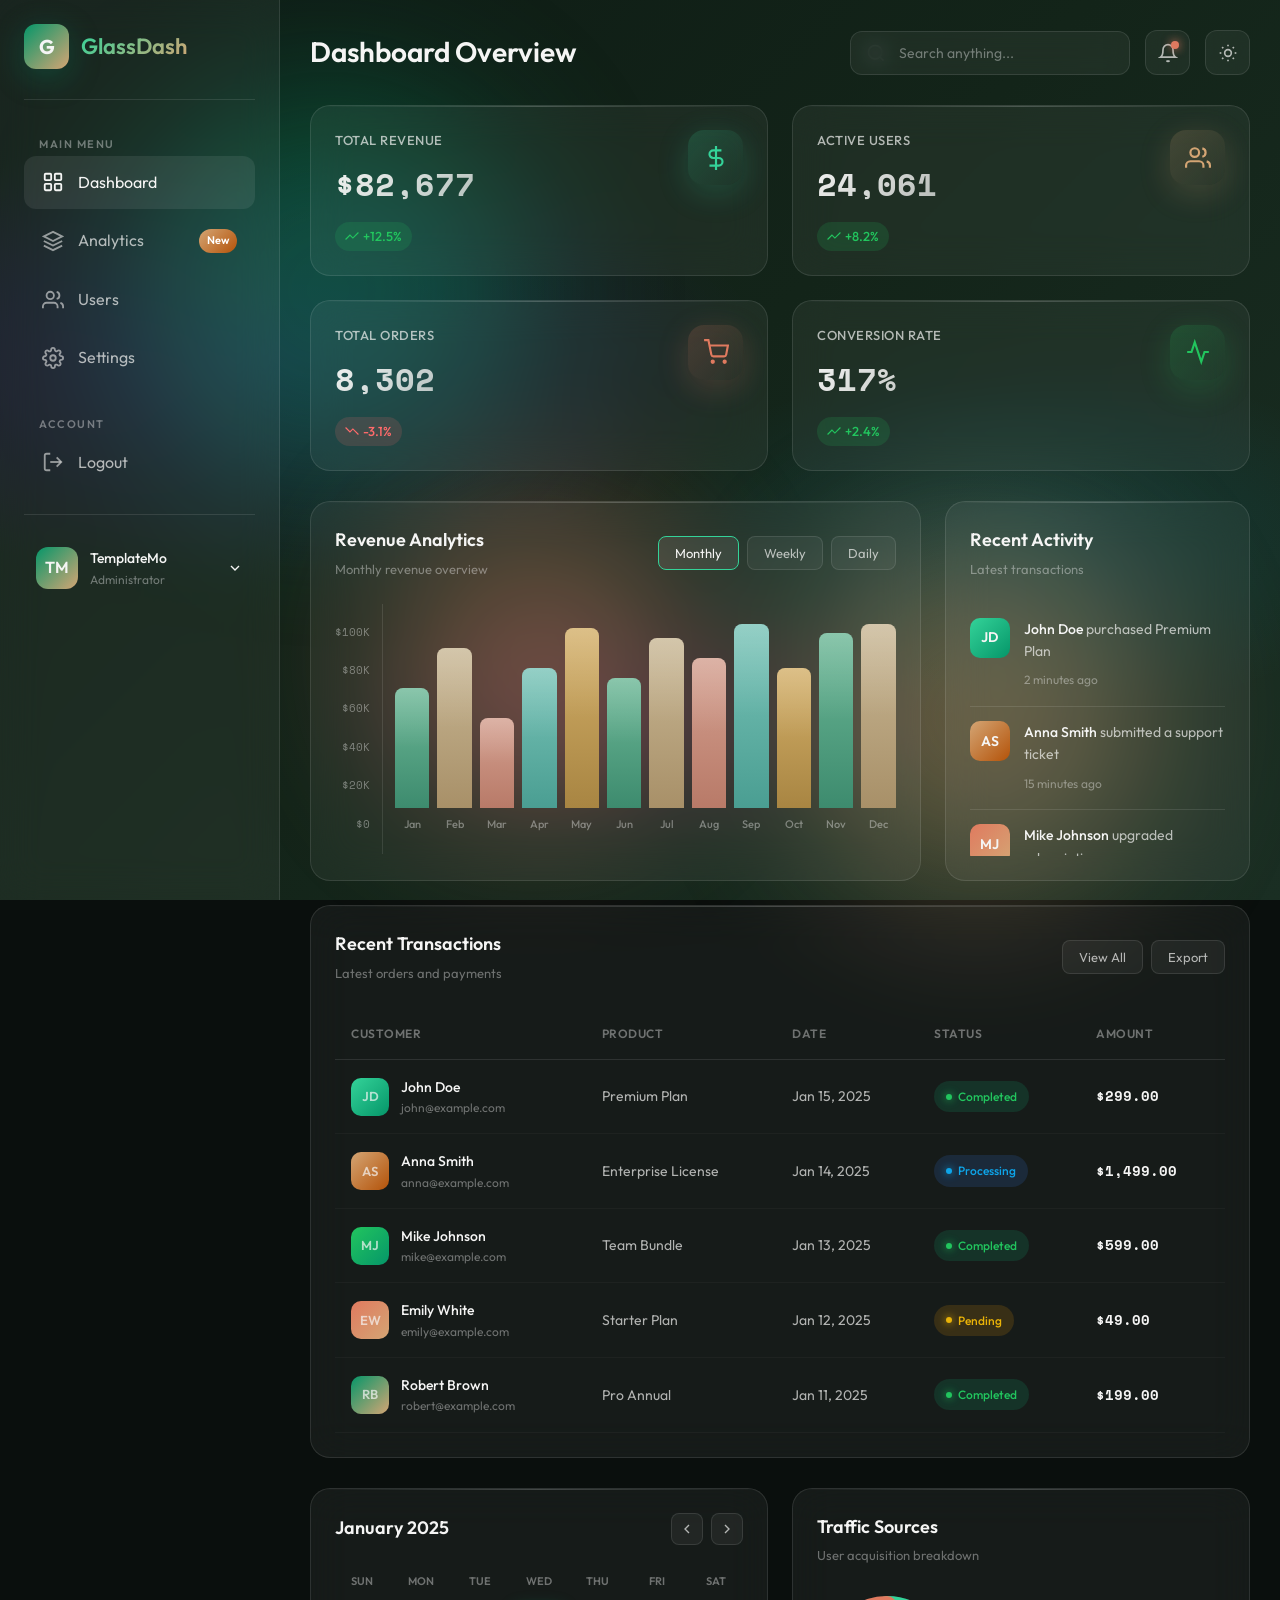
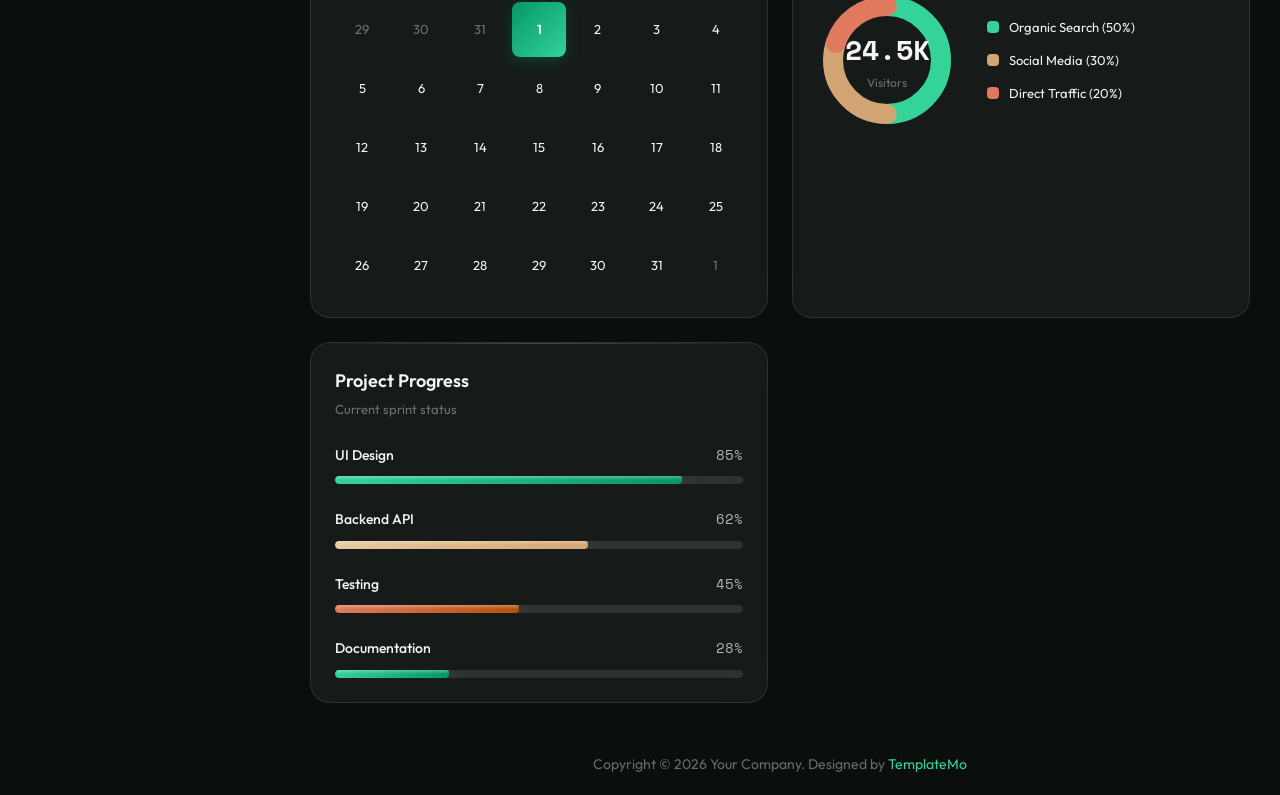
==== admin/index.html @ 30739b22 "Add files via upload" ====
<!DOCTYPE html>
<html lang="en">
<head>
    <meta charset="UTF-8">
    <meta name="viewport" content="width=device-width, initial-scale=1.0">
    <title>GlassAdmin Dashboard - 3D Glassmorphism Dashboard</title>
    <meta name="description" content="3D Glassmorphism Dashboard Template by TemplateMo">
    <link rel="preconnect" href="https://fonts.googleapis.com">
    <link rel="preconnect" href="https://fonts.gstatic.com" crossorigin>
    <link href="https://fonts.googleapis.com/css2?family=Outfit:wght@300;400;500;600;700&family=Space+Mono:wght@400;700&display=swap" rel="stylesheet">
    <link rel="stylesheet" href="templatemo-glass-admin-style.css">
    <!--

TemplateMo 607 Glass Admin

https://templatemo.com/tm-607-glass-admin

-->
</head>
<body>
    <!-- Animated Background -->
    <div class="background"></div>
    <div class="orb orb-1"></div>
    <div class="orb orb-2"></div>
    <div class="orb orb-3"></div>

    <div class="dashboard">
        <!-- Sidebar -->
        <aside class="sidebar" id="sidebar">
            <div class="sidebar-header">
                <div class="logo">G</div>
                <span class="logo-text">GlassDash</span>
            </div>

            <ul class="nav-menu">
                <li class="nav-section">
                    <span class="nav-section-title">Main Menu</span>
                    <ul>
                        <li class="nav-item">
                            <a href="index.html" class="nav-link active">
                                <svg class="nav-icon" viewBox="0 0 24 24" fill="none" stroke="currentColor" stroke-width="2">
                                    <rect x="3" y="3" width="7" height="7" rx="1"/>
                                    <rect x="14" y="3" width="7" height="7" rx="1"/>
                                    <rect x="3" y="14" width="7" height="7" rx="1"/>
                                    <rect x="14" y="14" width="7" height="7" rx="1"/>
                                </svg>
                                Dashboard
                            </a>
                        </li>
                        <li class="nav-item">
                            <a href="analytics.html" class="nav-link">
                                <svg class="nav-icon" viewBox="0 0 24 24" fill="none" stroke="currentColor" stroke-width="2">
                                    <path d="M12 2L2 7l10 5 10-5-10-5z"/>
                                    <path d="M2 17l10 5 10-5"/>
                                    <path d="M2 12l10 5 10-5"/>
                                </svg>
                                Analytics
                                <span class="nav-badge">New</span>
                            </a>
                        </li>
                        <li class="nav-item">
                            <a href="users.html" class="nav-link">
                                <svg class="nav-icon" viewBox="0 0 24 24" fill="none" stroke="currentColor" stroke-width="2">
                                    <path d="M17 21v-2a4 4 0 0 0-4-4H5a4 4 0 0 0-4 4v2"/>
                                    <circle cx="9" cy="7" r="4"/>
                                    <path d="M23 21v-2a4 4 0 0 0-3-3.87"/>
                                    <path d="M16 3.13a4 4 0 0 1 0 7.75"/>
                                </svg>
                                Users
                            </a>
                        </li>
                        <li class="nav-item">
                            <a href="settings.html" class="nav-link">
                                <svg class="nav-icon" viewBox="0 0 24 24" fill="none" stroke="currentColor" stroke-width="2">
                                    <circle cx="12" cy="12" r="3"/>
                                    <path d="M19.4 15a1.65 1.65 0 0 0 .33 1.82l.06.06a2 2 0 0 1 0 2.83 2 2 0 0 1-2.83 0l-.06-.06a1.65 1.65 0 0 0-1.82-.33 1.65 1.65 0 0 0-1 1.51V21a2 2 0 0 1-2 2 2 2 0 0 1-2-2v-.09A1.65 1.65 0 0 0 9 19.4a1.65 1.65 0 0 0-1.82.33l-.06.06a2 2 0 0 1-2.83 0 2 2 0 0 1 0-2.83l.06-.06a1.65 1.65 0 0 0 .33-1.82 1.65 1.65 0 0 0-1.51-1H3a2 2 0 0 1-2-2 2 2 0 0 1 2-2h.09A1.65 1.65 0 0 0 4.6 9a1.65 1.65 0 0 0-.33-1.82l-.06-.06a2 2 0 0 1 0-2.83 2 2 0 0 1 2.83 0l.06.06a1.65 1.65 0 0 0 1.82.33H9a1.65 1.65 0 0 0 1-1.51V3a2 2 0 0 1 2-2 2 2 0 0 1 2 2v.09a1.65 1.65 0 0 0 1 1.51 1.65 1.65 0 0 0 1.82-.33l.06-.06a2 2 0 0 1 2.83 0 2 2 0 0 1 0 2.83l-.06.06a1.65 1.65 0 0 0-.33 1.82V9a1.65 1.65 0 0 0 1.51 1H21a2 2 0 0 1 2 2 2 2 0 0 1-2 2h-.09a1.65 1.65 0 0 0-1.51 1z"/>
                                </svg>
                                Settings
                            </a>
                        </li>
                    </ul>
                </li>

                <li class="nav-section">
                    <span class="nav-section-title">Account</span>
                    <ul>
                        <li class="nav-item">
                            <a href="login.html" class="nav-link">
                                <svg class="nav-icon" viewBox="0 0 24 24" fill="none" stroke="currentColor" stroke-width="2">
                                    <path d="M9 21H5a2 2 0 0 1-2-2V5a2 2 0 0 1 2-2h4"/>
                                    <polyline points="16 17 21 12 16 7"/>
                                    <line x1="21" y1="12" x2="9" y2="12"/>
                                </svg>
                                Logout
                            </a>
                        </li>
                    </ul>
                </li>
            </ul>

            <div class="sidebar-footer">
                <div class="user-profile">
                    <div class="user-avatar">TM</div>
                    <div class="user-info">
                        <div class="user-name">TemplateMo</div>
                        <div class="user-role">Administrator</div>
                    </div>
                    <svg width="16" height="16" viewBox="0 0 24 24" fill="none" stroke="currentColor" stroke-width="2">
                        <polyline points="6 9 12 15 18 9"/>
                    </svg>
                </div>
            </div>
        </aside>

        <!-- Main Content -->
        <main class="main-content">
            <!-- Top Navbar -->
            <nav class="navbar">
                <h1 class="page-title">Dashboard Overview</h1>
                <div class="navbar-right">
                    <div class="search-box">
                        <svg class="search-icon" viewBox="0 0 24 24" fill="none" stroke="currentColor" stroke-width="2">
                            <circle cx="11" cy="11" r="8"/>
                            <line x1="21" y1="21" x2="16.65" y2="16.65"/>
                        </svg>
                        <input type="text" class="search-input" placeholder="Search anything...">
                    </div>
                    <button class="nav-btn">
                        <svg viewBox="0 0 24 24" fill="none" stroke="currentColor" stroke-width="2">
                            <path d="M18 8A6 6 0 0 0 6 8c0 7-3 9-3 9h18s-3-2-3-9"/>
                            <path d="M13.73 21a2 2 0 0 1-3.46 0"/>
                        </svg>
                        <span class="notification-dot"></span>
                    </button>
                    <button class="nav-btn" id="theme-toggle" title="Toggle Light/Dark Mode">
                        <svg class="icon-sun" viewBox="0 0 24 24" fill="none" stroke="currentColor" stroke-width="2">
                            <circle cx="12" cy="12" r="4"/>
                            <path d="M12 2v2"/><path d="M12 20v2"/>
                            <path d="M4.93 4.93l1.41 1.41"/><path d="M17.66 17.66l1.41 1.41"/>
                            <path d="M2 12h2"/><path d="M20 12h2"/>
                            <path d="M6.34 17.66l-1.41 1.41"/><path d="M19.07 4.93l-1.41 1.41"/>
                        </svg>
                        <svg class="icon-moon" viewBox="0 0 24 24" fill="none" stroke="currentColor" stroke-width="2" style="display: none;">
                            <path d="M21 12.79A9 9 0 1 1 11.21 3 7 7 0 0 0 21 12.79z"/>
                        </svg>
                    </button>
                </div>
            </nav>

            <!-- Stats Cards -->
            <section class="stats-grid">
                <div class="glass-card glass-card-3d stat-card">
                    <div class="stat-card-inner">
                        <div class="stat-info">
                            <h3>Total Revenue</h3>
                            <div class="stat-value">$84,254</div>
                            <span class="stat-change positive">
                                <svg width="14" height="14" viewBox="0 0 24 24" fill="none" stroke="currentColor" stroke-width="2"><polyline points="23 6 13.5 15.5 8.5 10.5 1 18"/></svg>
                                +12.5%
                            </span>
                        </div>
                        <div class="stat-icon cyan">
                            <svg viewBox="0 0 24 24" fill="none" stroke="var(--emerald-light)" stroke-width="2">
                                <line x1="12" y1="1" x2="12" y2="23"/><path d="M17 5H9.5a3.5 3.5 0 0 0 0 7h5a3.5 3.5 0 0 1 0 7H6"/>
                            </svg>
                        </div>
                    </div>
                </div>

                <div class="glass-card glass-card-3d stat-card">
                    <div class="stat-card-inner">
                        <div class="stat-info">
                            <h3>Active Users</h3>
                            <div class="stat-value">24,521</div>
                            <span class="stat-change positive">
                                <svg width="14" height="14" viewBox="0 0 24 24" fill="none" stroke="currentColor" stroke-width="2"><polyline points="23 6 13.5 15.5 8.5 10.5 1 18"/></svg>
                                +8.2%
                            </span>
                        </div>
                        <div class="stat-icon magenta">
                            <svg viewBox="0 0 24 24" fill="none" stroke="var(--gold)" stroke-width="2">
                                <path d="M17 21v-2a4 4 0 0 0-4-4H5a4 4 0 0 0-4 4v2"/><circle cx="9" cy="7" r="4"/>
                                <path d="M23 21v-2a4 4 0 0 0-3-3.87"/><path d="M16 3.13a4 4 0 0 1 0 7.75"/>
                            </svg>
                        </div>
                    </div>
                </div>

                <div class="glass-card glass-card-3d stat-card">
                    <div class="stat-card-inner">
                        <div class="stat-info">
                            <h3>Total Orders</h3>
                            <div class="stat-value">8,461</div>
                            <span class="stat-change negative">
                                <svg width="14" height="14" viewBox="0 0 24 24" fill="none" stroke="currentColor" stroke-width="2"><polyline points="23 18 13.5 8.5 8.5 13.5 1 6"/></svg>
                                -3.1%
                            </span>
                        </div>
                        <div class="stat-icon purple">
                            <svg viewBox="0 0 24 24" fill="none" stroke="var(--coral)" stroke-width="2">
                                <circle cx="9" cy="21" r="1"/><circle cx="20" cy="21" r="1"/>
                                <path d="M1 1h4l2.68 13.39a2 2 0 0 0 2 1.61h9.72a2 2 0 0 0 2-1.61L23 6H6"/>
                            </svg>
                        </div>
                    </div>
                </div>

                <div class="glass-card glass-card-3d stat-card">
                    <div class="stat-card-inner">
                        <div class="stat-info">
                            <h3>Conversion Rate</h3>
                            <div class="stat-value">3.24%</div>
                            <span class="stat-change positive">
                                <svg width="14" height="14" viewBox="0 0 24 24" fill="none" stroke="currentColor" stroke-width="2"><polyline points="23 6 13.5 15.5 8.5 10.5 1 18"/></svg>
                                +2.4%
                            </span>
                        </div>
                        <div class="stat-icon success">
                            <svg viewBox="0 0 24 24" fill="none" stroke="var(--success)" stroke-width="2">
                                <polyline points="22 12 18 12 15 21 9 3 6 12 2 12"/>
                            </svg>
                        </div>
                    </div>
                </div>
            </section>

            <!-- Content Grid -->
            <section class="content-grid">
                <!-- Chart Card -->
                <div class="glass-card chart-card">
                    <div class="card-header">
                        <div>
                            <h2 class="card-title">Revenue Analytics</h2>
                            <p class="card-subtitle">Monthly revenue overview</p>
                        </div>
                        <div class="card-actions">
                            <button class="card-btn active">Monthly</button>
                            <button class="card-btn">Weekly</button>
                            <button class="card-btn">Daily</button>
                        </div>
                    </div>
                    <div class="chart-wrapper">
                        <div class="chart-container">
                            <div class="chart-y-axis">
                                <span class="y-value">$100K</span>
                                <span class="y-value">$80K</span>
                                <span class="y-value">$60K</span>
                                <span class="y-value">$40K</span>
                                <span class="y-value">$20K</span>
                                <span class="y-value">$0</span>
                            </div>
                            <div class="chart-placeholder">
                                <div class="chart-bar-group"><div class="chart-bar bar-emerald" style="height: 120px;"></div><span class="chart-label">Jan</span></div>
                                <div class="chart-bar-group"><div class="chart-bar bar-gold" style="height: 160px;"></div><span class="chart-label">Feb</span></div>
                                <div class="chart-bar-group"><div class="chart-bar bar-coral" style="height: 90px;"></div><span class="chart-label">Mar</span></div>
                                <div class="chart-bar-group"><div class="chart-bar bar-teal" style="height: 140px;"></div><span class="chart-label">Apr</span></div>
                                <div class="chart-bar-group"><div class="chart-bar bar-amber" style="height: 180px;"></div><span class="chart-label">May</span></div>
                                <div class="chart-bar-group"><div class="chart-bar bar-emerald" style="height: 130px;"></div><span class="chart-label">Jun</span></div>
                                <div class="chart-bar-group"><div class="chart-bar bar-gold" style="height: 170px;"></div><span class="chart-label">Jul</span></div>
                                <div class="chart-bar-group"><div class="chart-bar bar-coral" style="height: 150px;"></div><span class="chart-label">Aug</span></div>
                                <div class="chart-bar-group"><div class="chart-bar bar-teal" style="height: 190px;"></div><span class="chart-label">Sep</span></div>
                                <div class="chart-bar-group"><div class="chart-bar bar-amber" style="height: 140px;"></div><span class="chart-label">Oct</span></div>
                                <div class="chart-bar-group"><div class="chart-bar bar-emerald" style="height: 175px;"></div><span class="chart-label">Nov</span></div>
                                <div class="chart-bar-group"><div class="chart-bar bar-gold" style="height: 200px;"></div><span class="chart-label">Dec</span></div>
                            </div>
                        </div>
                    </div>
                </div>

                <!-- Activity Feed -->
                <div class="glass-card activity-card">
                    <div class="card-header">
                        <div>
                            <h2 class="card-title">Recent Activity</h2>
                            <p class="card-subtitle">Latest transactions</p>
                        </div>
                    </div>
                    <div class="activity-list">
                        <div class="activity-item">
                            <div class="activity-avatar" style="background: linear-gradient(135deg, var(--emerald-light), var(--emerald));">JD</div>
                            <div class="activity-content">
                                <p class="activity-text"><strong>John Doe</strong> purchased Premium Plan</p>
                                <span class="activity-time">2 minutes ago</span>
                            </div>
                        </div>
                        <div class="activity-item">
                            <div class="activity-avatar" style="background: linear-gradient(135deg, var(--gold), var(--amber));">AS</div>
                            <div class="activity-content">
                                <p class="activity-text"><strong>Anna Smith</strong> submitted a support ticket</p>
                                <span class="activity-time">15 minutes ago</span>
                            </div>
                        </div>
                        <div class="activity-item">
                            <div class="activity-avatar" style="background: linear-gradient(135deg, var(--coral), var(--gold));">MJ</div>
                            <div class="activity-content">
                                <p class="activity-text"><strong>Mike Johnson</strong> upgraded subscription</p>
                                <span class="activity-time">1 hour ago</span>
                            </div>
                        </div>
                        <div class="activity-item">
                            <div class="activity-avatar" style="background: linear-gradient(135deg, var(--success), var(--emerald));">EW</div>
                            <div class="activity-content">
                                <p class="activity-text"><strong>Emily White</strong> completed onboarding</p>
                                <span class="activity-time">2 hours ago</span>
                            </div>
                        </div>
                        <div class="activity-item">
                            <div class="activity-avatar" style="background: linear-gradient(135deg, var(--warning), var(--gold));">RB</div>
                            <div class="activity-content">
                                <p class="activity-text"><strong>Robert Brown</strong> requested refund</p>
                                <span class="activity-time">3 hours ago</span>
                            </div>
                        </div>
                    </div>
                </div>

                <!-- Data Table -->
                <div class="glass-card table-card">
                    <div class="card-header">
                        <div>
                            <h2 class="card-title">Recent Transactions</h2>
                            <p class="card-subtitle">Latest orders and payments</p>
                        </div>
                        <div class="card-actions">
                            <button class="card-btn">View All</button>
                            <button class="card-btn">Export</button>
                        </div>
                    </div>
                    <div class="table-wrapper">
                        <table class="data-table">
                            <thead>
                                <tr>
                                    <th>Customer</th>
                                    <th>Product</th>
                                    <th>Date</th>
                                    <th>Status</th>
                                    <th>Amount</th>
                                </tr>
                            </thead>
                            <tbody>
                                <tr>
                                    <td><div class="table-user"><div class="table-avatar" style="background: linear-gradient(135deg, var(--emerald-light), var(--emerald));">JD</div><div class="table-user-info"><span class="table-user-name">John Doe</span><span class="table-user-email">john@example.com</span></div></div></td>
                                    <td>Premium Plan</td>
                                    <td>Jan 15, 2025</td>
                                    <td><span class="status-badge completed">Completed</span></td>
                                    <td><span class="table-amount">$299.00</span></td>
                                </tr>
                                <tr>
                                    <td><div class="table-user"><div class="table-avatar" style="background: linear-gradient(135deg, var(--gold), var(--amber));">AS</div><div class="table-user-info"><span class="table-user-name">Anna Smith</span><span class="table-user-email">anna@example.com</span></div></div></td>
                                    <td>Enterprise License</td>
                                    <td>Jan 14, 2025</td>
                                    <td><span class="status-badge processing">Processing</span></td>
                                    <td><span class="table-amount">$1,499.00</span></td>
                                </tr>
                                <tr>
                                    <td><div class="table-user"><div class="table-avatar" style="background: linear-gradient(135deg, var(--success), var(--emerald));">MJ</div><div class="table-user-info"><span class="table-user-name">Mike Johnson</span><span class="table-user-email">mike@example.com</span></div></div></td>
                                    <td>Team Bundle</td>
                                    <td>Jan 13, 2025</td>
                                    <td><span class="status-badge completed">Completed</span></td>
                                    <td><span class="table-amount">$599.00</span></td>
                                </tr>
                                <tr>
                                    <td><div class="table-user"><div class="table-avatar" style="background: linear-gradient(135deg, var(--coral), var(--gold));">EW</div><div class="table-user-info"><span class="table-user-name">Emily White</span><span class="table-user-email">emily@example.com</span></div></div></td>
                                    <td>Starter Plan</td>
                                    <td>Jan 12, 2025</td>
                                    <td><span class="status-badge pending">Pending</span></td>
                                    <td><span class="table-amount">$49.00</span></td>
                                </tr>
                                <tr>
                                    <td><div class="table-user"><div class="table-avatar" style="background: linear-gradient(135deg, var(--emerald), var(--gold));">RB</div><div class="table-user-info"><span class="table-user-name">Robert Brown</span><span class="table-user-email">robert@example.com</span></div></div></td>
                                    <td>Pro Annual</td>
                                    <td>Jan 11, 2025</td>
                                    <td><span class="status-badge completed">Completed</span></td>
                                    <td><span class="table-amount">$199.00</span></td>
                                </tr>
                            </tbody>
                        </table>
                    </div>
                </div>
            </section>

            <!-- Bottom Grid -->
            <section class="bottom-grid">
                <!-- Calendar Widget -->
                <div class="glass-card">
                    <div class="calendar-header">
                        <h2 class="card-title">January 2025</h2>
                        <div class="calendar-nav">
                            <button class="calendar-nav-btn"><svg viewBox="0 0 24 24" fill="none" stroke="currentColor" stroke-width="2"><polyline points="15 18 9 12 15 6"/></svg></button>
                            <button class="calendar-nav-btn"><svg viewBox="0 0 24 24" fill="none" stroke="currentColor" stroke-width="2"><polyline points="9 18 15 12 9 6"/></svg></button>
                        </div>
                    </div>
                    <div class="calendar-grid">
                        <span class="calendar-day-name">Sun</span><span class="calendar-day-name">Mon</span><span class="calendar-day-name">Tue</span><span class="calendar-day-name">Wed</span><span class="calendar-day-name">Thu</span><span class="calendar-day-name">Fri</span><span class="calendar-day-name">Sat</span>
                        <span class="calendar-day other-month">29</span><span class="calendar-day other-month">30</span><span class="calendar-day other-month">31</span><span class="calendar-day today">1</span><span class="calendar-day">2</span><span class="calendar-day">3</span><span class="calendar-day">4</span>
                        <span class="calendar-day">5</span><span class="calendar-day">6</span><span class="calendar-day">7</span><span class="calendar-day">8</span><span class="calendar-day">9</span><span class="calendar-day">10</span><span class="calendar-day">11</span>
                        <span class="calendar-day">12</span><span class="calendar-day">13</span><span class="calendar-day">14</span><span class="calendar-day">15</span><span class="calendar-day">16</span><span class="calendar-day">17</span><span class="calendar-day">18</span>
                        <span class="calendar-day">19</span><span class="calendar-day">20</span><span class="calendar-day">21</span><span class="calendar-day">22</span><span class="calendar-day">23</span><span class="calendar-day">24</span><span class="calendar-day">25</span>
                        <span class="calendar-day">26</span><span class="calendar-day">27</span><span class="calendar-day">28</span><span class="calendar-day">29</span><span class="calendar-day">30</span><span class="calendar-day">31</span><span class="calendar-day other-month">1</span>
                    </div>
                </div>

                <!-- Donut Chart -->
                <div class="glass-card">
                    <div class="card-header">
                        <div>
                            <h2 class="card-title">Traffic Sources</h2>
                            <p class="card-subtitle">User acquisition breakdown</p>
                        </div>
                    </div>
                    <div class="donut-container">
                        <div class="donut-chart">
                            <svg width="140" height="140" viewBox="0 0 140 140">
                                <circle class="donut-bg" cx="70" cy="70" r="54"/>
                                <circle class="donut-segment" cx="70" cy="70" r="54" stroke="var(--emerald-light)" stroke-dasharray="169.6 339.3" stroke-dashoffset="0"/>
                                <circle class="donut-segment" cx="70" cy="70" r="54" stroke="var(--gold)" stroke-dasharray="101.8 339.3" stroke-dashoffset="-169.6"/>
                                <circle class="donut-segment" cx="70" cy="70" r="54" stroke="var(--coral)" stroke-dasharray="67.9 339.3" stroke-dashoffset="-271.4"/>
                            </svg>
                            <div class="donut-center">
                                <div class="donut-value">24.5K</div>
                                <div class="donut-label">Visitors</div>
                            </div>
                        </div>
                        <div class="donut-legend">
                            <div class="legend-item"><span class="legend-color cyan"></span><span>Organic Search (50%)</span></div>
                            <div class="legend-item"><span class="legend-color magenta"></span><span>Social Media (30%)</span></div>
                            <div class="legend-item"><span class="legend-color purple"></span><span>Direct Traffic (20%)</span></div>
                        </div>
                    </div>
                </div>

                <!-- Progress Card -->
                <div class="glass-card progress-card">
                    <div class="card-header">
                        <div>
                            <h2 class="card-title">Project Progress</h2>
                            <p class="card-subtitle">Current sprint status</p>
                        </div>
                    </div>
                    <div class="progress-item">
                        <div class="progress-header"><span class="progress-label">UI Design</span><span class="progress-value">85%</span></div>
                        <div class="progress-bar"><div class="progress-fill cyan" style="width: 85%;"></div></div>
                    </div>
                    <div class="progress-item">
                        <div class="progress-header"><span class="progress-label">Backend API</span><span class="progress-value">62%</span></div>
                        <div class="progress-bar"><div class="progress-fill magenta" style="width: 62%;"></div></div>
                    </div>
                    <div class="progress-item">
                        <div class="progress-header"><span class="progress-label">Testing</span><span class="progress-value">45%</span></div>
                        <div class="progress-bar"><div class="progress-fill purple" style="width: 45%;"></div></div>
                    </div>
                    <div class="progress-item">
                        <div class="progress-header"><span class="progress-label">Documentation</span><span class="progress-value">28%</span></div>
                        <div class="progress-bar"><div class="progress-fill cyan" style="width: 28%;"></div></div>
                    </div>
                </div>
            </section>
        </main>
    </div>

    <!-- Mobile Menu Toggle -->
    <button class="mobile-menu-toggle">
        <svg viewBox="0 0 24 24" fill="none" stroke="currentColor" stroke-width="2">
            <line x1="3" y1="12" x2="21" y2="12"/><line x1="3" y1="6" x2="21" y2="6"/><line x1="3" y1="18" x2="21" y2="18"/>
        </svg>
    </button>

    <!-- Footer -->
    <footer class="site-footer">
        <p>Copyright © 2026 Your Company. Designed by <a href="https://templatemo.com" target="_blank" rel="nofollow">TemplateMo</a></p>
    </footer>

    <script src="templatemo-glass-admin-script.js"></script>
    <!-- TemplateMo 607 Glass Admin -->
</body>
</html>
---- admin/templatemo-glass-admin-style.css ----
/* ============================================
   TemplateMo 3D Glassmorphism Dashboard
   https://templatemo.com
   CSS Stylesheet
============================================ */

/* ============================================
   CSS CUSTOM PROPERTIES
============================================ */
:root {
    /* Primary Colors - Emerald & Gold Luxury */
    --emerald: #059669;
    --emerald-light: #34d399;
    --gold: #d4a574;
    --gold-light: #e8c9a0;
    --amber: #b45309;
    --cream: #fef3e2;
    
    /* Accent Colors */
    --coral: #e07a5f;
    --slate: #475569;
    
    /* Glass Colors */
    --glass-bg: rgba(255, 255, 255, 0.05);
    --glass-border: rgba(255, 255, 255, 0.1);
    --glass-shadow: rgba(0, 0, 0, 0.3);
    --glass-hover: rgba(255, 255, 255, 0.08);
    
    /* Background - Deep Forest */
    --bg-dark: #0a0f0d;
    --bg-gradient-1: #0d1a14;
    --bg-gradient-2: #132419;
    --bg-gradient-3: #1a2e23;
    
    /* Text */
    --text-primary: #f5f5f4;
    --text-secondary: rgba(245, 245, 244, 0.7);
    --text-muted: rgba(245, 245, 244, 0.4);
    
    /* Status Colors */
    --success: #22c55e;
    --warning: #eab308;
    --danger: #dc2626;
    --info: #0ea5e9;
    
    /* Spacing */
    --sidebar-width: 280px;
    --navbar-height: 70px;
    --border-radius: 20px;
    --card-padding: 24px;
    
    /* Transitions */
    --transition-fast: 0.2s ease;
    --transition-normal: 0.3s ease;
    --transition-slow: 0.5s ease;
}

/* Light Mode */
[data-theme="light"] {
    /* Glass Colors - Light */
    --glass-bg: rgba(255, 255, 255, 0.6);
    --glass-border: rgba(0, 0, 0, 0.1);
    --glass-shadow: rgba(0, 0, 0, 0.1);
    --glass-hover: rgba(255, 255, 255, 0.8);
    
    /* Background - Light */
    --bg-dark: #f5f5f0;
    --bg-gradient-1: #e8f5e9;
    --bg-gradient-2: #f1f8e9;
    --bg-gradient-3: #fefefe;
    
    /* Text - Light */
    --text-primary: #1a1a1a;
    --text-secondary: rgba(26, 26, 26, 0.7);
    --text-muted: rgba(26, 26, 26, 0.5);
}

[data-theme="light"] .orb {
    opacity: 0.15;
}

[data-theme="light"] .glass-card::before {
    background: linear-gradient(90deg, transparent, rgba(0,0,0,0.05), transparent);
}

[data-theme="light"] .stat-value {
    background: linear-gradient(135deg, var(--text-primary), var(--text-secondary));
    -webkit-background-clip: text;
    background-clip: text;
}

[data-theme="light"] .table-wrapper::-webkit-scrollbar-track {
    background: rgba(0, 0, 0, 0.05);
}

[data-theme="light"] .chart-wrapper::-webkit-scrollbar-track {
    background: rgba(0, 0, 0, 0.05);
}

[data-theme="light"] .activity-list::-webkit-scrollbar-thumb {
    background: var(--glass-border);
}

/* ============================================
   RESET & BASE STYLES
============================================ */
*, *::before, *::after {
    margin: 0;
    padding: 0;
    box-sizing: border-box;
}

html {
    scroll-behavior: smooth;
}

body {
    font-family: 'Outfit', sans-serif;
    background: var(--bg-dark);
    color: var(--text-primary);
    min-height: 100vh;
    overflow-x: hidden;
    line-height: 1.6;
}

a {
    text-decoration: none;
    color: inherit;
}

/* ============================================
   ANIMATED BACKGROUND
============================================ */
.background {
    position: fixed;
    top: 0;
    left: 0;
    width: 100%;
    height: 100%;
    z-index: -2;
    background: linear-gradient(135deg, var(--bg-gradient-1) 0%, var(--bg-gradient-2) 50%, var(--bg-gradient-3) 100%);
}

.background::before {
    content: '';
    position: absolute;
    top: 0;
    left: 0;
    width: 100%;
    height: 100%;
    background: 
        radial-gradient(ellipse 80% 50% at 20% 40%, rgba(120, 0, 255, 0.15) 0%, transparent 50%),
        radial-gradient(ellipse 60% 40% at 80% 60%, rgba(0, 200, 255, 0.12) 0%, transparent 50%),
        radial-gradient(ellipse 50% 30% at 50% 80%, rgba(255, 0, 200, 0.1) 0%, transparent 50%);
}

/* Floating Orbs */
.orb {
    position: fixed;
    border-radius: 50%;
    filter: blur(80px);
    opacity: 0.4;
    z-index: -1;
    animation: float 20s ease-in-out infinite;
}

.orb-1 {
    width: 400px;
    height: 400px;
    background: var(--emerald);
    top: 10%;
    left: 10%;
    animation-delay: 0s;
}

.orb-2 {
    width: 350px;
    height: 350px;
    background: var(--gold);
    top: 60%;
    right: 10%;
    animation-delay: -5s;
}

.orb-3 {
    width: 300px;
    height: 300px;
    background: var(--coral);
    bottom: 10%;
    left: 30%;
    animation-delay: -10s;
}

@keyframes float {
    0%, 100% { transform: translate(0, 0) scale(1); }
    25% { transform: translate(30px, -30px) scale(1.05); }
    50% { transform: translate(-20px, 20px) scale(0.95); }
    75% { transform: translate(20px, 10px) scale(1.02); }
}

/* ============================================
   LAYOUT STRUCTURE
============================================ */
.dashboard {
    display: flex;
    min-height: 100vh;
}

/* ============================================
   SIDEBAR
============================================ */
.sidebar {
    position: fixed;
    left: 0;
    top: 0;
    width: var(--sidebar-width);
    height: 100vh;
    background: var(--glass-bg);
    backdrop-filter: blur(20px);
    -webkit-backdrop-filter: blur(20px);
    border-right: 1px solid var(--glass-border);
    padding: 24px;
    z-index: 100;
    transition: all var(--transition-normal);
    overflow-y: auto;
}

/* Custom Scrollbar for Sidebar */
.sidebar::-webkit-scrollbar {
    width: 6px;
}

.sidebar::-webkit-scrollbar-track {
    background: transparent;
}

.sidebar::-webkit-scrollbar-thumb {
    background: var(--glass-border);
    border-radius: 3px;
}

.sidebar::-webkit-scrollbar-thumb:hover {
    background: var(--emerald-light);
}

.sidebar-header {
    display: flex;
    align-items: center;
    gap: 12px;
    padding-bottom: 30px;
    border-bottom: 1px solid var(--glass-border);
    margin-bottom: 30px;
}

.logo {
    width: 45px;
    height: 45px;
    background: linear-gradient(135deg, var(--emerald), var(--gold));
    border-radius: 12px;
    display: flex;
    align-items: center;
    justify-content: center;
    font-weight: 700;
    font-size: 20px;
    box-shadow: 0 8px 32px rgba(5, 150, 105, 0.3);
}

.logo-text {
    font-size: 22px;
    font-weight: 600;
    background: linear-gradient(135deg, var(--emerald-light), var(--gold));
    -webkit-background-clip: text;
    -webkit-text-fill-color: transparent;
    background-clip: text;
}

.nav-menu {
    list-style: none;
    flex: 1;
}

.nav-menu ul {
    list-style: none;
    padding: 0;
    margin: 0;
}

.nav-section {
    margin-bottom: 25px;
    list-style: none;
}

.nav-section-title {
    font-size: 11px;
    font-weight: 600;
    text-transform: uppercase;
    letter-spacing: 1.5px;
    color: var(--text-muted);
    margin-bottom: 12px;
    padding-left: 15px;
}

.nav-item {
    margin-bottom: 5px;
    list-style: none;
}

.nav-link {
    display: flex;
    align-items: center;
    gap: 14px;
    padding: 14px 18px;
    color: var(--text-secondary);
    text-decoration: none;
    border-radius: 12px;
    transition: all var(--transition-fast);
    position: relative;
    overflow: hidden;
}

.nav-link:hover {
    background: var(--glass-hover);
    color: var(--text-primary);
}

.nav-link.active {
    background: var(--glass-hover);
    color: var(--text-primary);
}

.nav-icon {
    width: 22px;
    height: 22px;
    opacity: 0.8;
}

.nav-link.active .nav-icon,
.nav-link:hover .nav-icon {
    opacity: 1;
}

.nav-badge {
    margin-left: auto;
    background: linear-gradient(135deg, var(--gold), var(--amber));
    color: white;
    font-size: 11px;
    font-weight: 600;
    padding: 3px 8px;
    border-radius: 20px;
}

/* Sidebar User Profile */
.sidebar-footer {
    padding-top: 20px;
    border-top: 1px solid var(--glass-border);
}

.user-profile {
    display: flex;
    align-items: center;
    gap: 12px;
    padding: 12px;
    border-radius: 12px;
    cursor: pointer;
    transition: background var(--transition-fast);
}

.user-profile:hover {
    background: var(--glass-hover);
}

.user-avatar {
    width: 42px;
    height: 42px;
    border-radius: 12px;
    background: linear-gradient(135deg, var(--emerald), var(--gold));
    display: flex;
    align-items: center;
    justify-content: center;
    font-weight: 600;
    font-size: 16px;
}

.user-info {
    flex: 1;
}

.user-name {
    font-weight: 500;
    font-size: 14px;
}

.user-role {
    font-size: 12px;
    color: var(--text-muted);
}

/* ============================================
   MAIN CONTENT
============================================ */
.main-content {
    flex: 1;
    margin-left: var(--sidebar-width);
    padding: 30px;
    min-height: 100vh;
}

/* ============================================
   TOP NAVBAR
============================================ */
.navbar {
    display: flex;
    align-items: center;
    justify-content: space-between;
    margin-bottom: 30px;
    gap: 20px;
}

.page-title {
    font-size: 28px;
    font-weight: 600;
}

.navbar-right {
    display: flex;
    align-items: center;
    gap: 15px;
}

.search-box {
    position: relative;
}

.search-input {
    width: 280px;
    padding: 12px 20px 12px 48px;
    background: var(--glass-bg);
    backdrop-filter: blur(10px);
    border: 1px solid var(--glass-border);
    border-radius: 12px;
    color: var(--text-primary);
    font-family: inherit;
    font-size: 14px;
    transition: all var(--transition-fast);
}

.search-input::placeholder {
    color: var(--text-muted);
}

.search-input:focus {
    outline: none;
    border-color: var(--emerald-light);
    box-shadow: 0 0 20px rgba(52, 211, 153, 0.2);
}

.search-icon {
    position: absolute;
    left: 16px;
    top: 50%;
    transform: translateY(-50%);
    width: 20px;
    height: 20px;
    color: var(--text-muted);
}

.nav-btn {
    width: 45px;
    height: 45px;
    background: var(--glass-bg);
    backdrop-filter: blur(10px);
    border: 1px solid var(--glass-border);
    border-radius: 12px;
    display: flex;
    align-items: center;
    justify-content: center;
    cursor: pointer;
    position: relative;
    transition: all var(--transition-fast);
}

.nav-btn:hover {
    background: var(--glass-hover);
    border-color: var(--emerald-light);
}

.nav-btn svg {
    width: 20px;
    height: 20px;
    color: var(--text-secondary);
}

.notification-dot {
    position: absolute;
    top: 10px;
    right: 10px;
    width: 8px;
    height: 8px;
    background: var(--coral);
    border-radius: 50%;
    box-shadow: 0 0 10px var(--coral);
}

/* ============================================
   GLASS CARD BASE
============================================ */
.glass-card {
    background: var(--glass-bg);
    backdrop-filter: blur(20px);
    -webkit-backdrop-filter: blur(20px);
    border: 1px solid var(--glass-border);
    border-radius: var(--border-radius);
    padding: var(--card-padding);
    position: relative;
    overflow: hidden;
    transition: all var(--transition-normal);
    transform-style: preserve-3d;
    perspective: 1000px;
}

.glass-card::before {
    content: '';
    position: absolute;
    top: 0;
    left: 0;
    right: 0;
    height: 1px;
    background: linear-gradient(90deg, transparent, rgba(255,255,255,0.2), transparent);
}

.glass-card:hover {
    background: var(--glass-hover);
    border-color: rgba(255, 255, 255, 0.15);
    box-shadow: 
        0 25px 50px -12px var(--glass-shadow),
        0 0 40px rgba(52, 211, 153, 0.1);
}

/* 3D Tilt Effect */
.glass-card-3d {
    transition: transform 0.4s cubic-bezier(0.03, 0.98, 0.52, 0.99);
}

.glass-card-3d:hover {
    transform: rotateX(5deg) rotateY(-5deg) translateZ(10px);
}

/* ============================================
   STATS CARDS
============================================ */
.stats-grid {
    display: grid;
    grid-template-columns: repeat(4, 1fr);
    gap: 24px;
    margin-bottom: 30px;
}

.stat-card {
    position: relative;
}

.stat-card-inner {
    display: flex;
    align-items: flex-start;
    justify-content: space-between;
}

.stat-info h3 {
    font-size: 13px;
    font-weight: 500;
    color: var(--text-secondary);
    margin-bottom: 8px;
    text-transform: uppercase;
    letter-spacing: 0.5px;
}

.stat-value {
    font-family: 'Space Mono', monospace;
    font-size: 32px;
    font-weight: 700;
    margin-bottom: 12px;
    background: linear-gradient(135deg, var(--text-primary), var(--text-secondary));
    -webkit-background-clip: text;
    -webkit-text-fill-color: transparent;
    background-clip: text;
}

.stat-change {
    display: inline-flex;
    align-items: center;
    gap: 4px;
    font-size: 13px;
    font-weight: 500;
    padding: 4px 10px;
    border-radius: 20px;
}

.stat-change.positive {
    color: var(--success);
    background: rgba(34, 197, 94, 0.15);
}

.stat-change.negative {
    color: #ff6b6b;
    background: rgba(255, 107, 107, 0.15);
}

.stat-icon {
    width: 55px;
    height: 55px;
    border-radius: 16px;
    display: flex;
    align-items: center;
    justify-content: center;
}

.stat-icon.cyan {
    background: linear-gradient(135deg, rgba(52, 211, 153, 0.2), rgba(52, 211, 153, 0.05));
    box-shadow: 0 8px 32px rgba(52, 211, 153, 0.2);
}

.stat-icon.magenta {
    background: linear-gradient(135deg, rgba(212, 165, 116, 0.2), rgba(212, 165, 116, 0.05));
    box-shadow: 0 8px 32px rgba(212, 165, 116, 0.2);
}

.stat-icon.purple {
    background: linear-gradient(135deg, rgba(224, 122, 95, 0.2), rgba(224, 122, 95, 0.05));
    box-shadow: 0 8px 32px rgba(224, 122, 95, 0.2);
}

.stat-icon.success {
    background: linear-gradient(135deg, rgba(34, 197, 94, 0.2), rgba(34, 197, 94, 0.05));
    box-shadow: 0 8px 32px rgba(34, 197, 94, 0.2);
}

.stat-icon svg {
    width: 26px;
    height: 26px;
}

/* Sparkline in stat card */
.stat-sparkline {
    position: absolute;
    bottom: 0;
    left: 0;
    right: 0;
    height: 50px;
    opacity: 0.3;
}

/* ============================================
   CONTENT GRID
============================================ */
.content-grid {
    display: grid;
    grid-template-columns: 2fr 1fr;
    gap: 24px;
    margin-bottom: 30px;
}

/* ============================================
   CHART CARD
============================================ */
.chart-card {
    min-height: 380px;
}

.card-header {
    display: flex;
    align-items: center;
    justify-content: space-between;
    margin-bottom: 24px;
}

.card-title {
    font-size: 18px;
    font-weight: 600;
}

.card-subtitle {
    font-size: 13px;
    color: var(--text-muted);
    margin-top: 4px;
}

.card-actions {
    display: flex;
    gap: 8px;
}

.card-btn {
    padding: 8px 16px;
    background: var(--glass-bg);
    border: 1px solid var(--glass-border);
    border-radius: 8px;
    color: var(--text-secondary);
    font-family: inherit;
    font-size: 13px;
    cursor: pointer;
    transition: all var(--transition-fast);
}

.card-btn:hover,
.card-btn.active {
    background: var(--glass-hover);
    border-color: var(--emerald-light);
    color: var(--text-primary);
}

/* Chart Container */
.chart-wrapper {
    overflow-x: auto;
    margin: 0 -10px;
    padding: 0 10px;
}

.chart-wrapper::-webkit-scrollbar {
    height: 8px;
}

.chart-wrapper::-webkit-scrollbar-track {
    background: rgba(255, 255, 255, 0.05);
    border-radius: 4px;
}

.chart-wrapper::-webkit-scrollbar-thumb {
    background: linear-gradient(90deg, var(--emerald), var(--gold));
    border-radius: 4px;
}

.chart-wrapper::-webkit-scrollbar-thumb:hover {
    background: linear-gradient(90deg, var(--emerald-light), var(--gold-light));
}

.chart-container {
    height: 250px;
    position: relative;
    display: flex;
    min-width: 500px;
}

.chart-y-axis {
    display: flex;
    flex-direction: column;
    justify-content: space-between;
    padding: 20px 0;
    padding-right: 12px;
    text-align: right;
}

.y-value {
    font-family: 'Space Mono', monospace;
    font-size: 11px;
    color: var(--text-muted);
}

.chart-placeholder {
    flex: 1;
    height: 100%;
    display: flex;
    align-items: flex-end;
    justify-content: space-between;
    gap: 8px;
    padding: 20px 0;
    border-left: 1px solid var(--glass-border);
    padding-left: 12px;
}

.chart-bar-group {
    flex: 1;
    height: 100%;
    display: flex;
    flex-direction: column;
    align-items: center;
    justify-content: flex-end;
    gap: 8px;
}

.chart-bar {
    width: 100%;
    max-width: 40px;
    border-radius: 8px 8px 0 0;
    background: linear-gradient(180deg, var(--emerald-light), var(--emerald));
    transition: all var(--transition-normal);
    position: relative;
    min-height: 10px;
}

.chart-bar.bar-emerald {
    background: linear-gradient(180deg, #6db897, #3d8b6e);
}

.chart-bar.bar-gold {
    background: linear-gradient(180deg, #c9b896, #a89068);
}

.chart-bar.bar-coral {
    background: linear-gradient(180deg, #d4a090, #b87a68);
}

.chart-bar.bar-teal {
    background: linear-gradient(180deg, #7ac4b8, #4a9e92);
}

.chart-bar.bar-amber {
    background: linear-gradient(180deg, #d4b06a, #a88542);
}

.chart-bar::before {
    content: '';
    position: absolute;
    top: 0;
    left: 0;
    right: 0;
    height: 50%;
    background: linear-gradient(180deg, rgba(255,255,255,0.2), transparent);
    border-radius: 8px 8px 0 0;
}

.chart-bar:hover {
    filter: brightness(1.15);
    transform: scaleY(1.02);
    transform-origin: bottom;
}

.chart-bar.bar-emerald:hover {
    box-shadow: 0 0 16px rgba(61, 139, 110, 0.4);
}

.chart-bar.bar-gold:hover {
    box-shadow: 0 0 16px rgba(168, 144, 104, 0.4);
}

.chart-bar.bar-coral:hover {
    box-shadow: 0 0 16px rgba(184, 122, 104, 0.4);
}

.chart-bar.bar-teal:hover {
    box-shadow: 0 0 16px rgba(74, 158, 146, 0.4);
}

.chart-bar.bar-amber:hover {
    box-shadow: 0 0 16px rgba(168, 133, 66, 0.4);
}

.chart-label {
    font-size: 11px;
    color: var(--text-muted);
    font-weight: 500;
}

/* ============================================
   ACTIVITY FEED
============================================ */
.activity-card {
    max-height: 380px;
    display: flex;
    flex-direction: column;
}

.activity-list {
    flex: 1;
    overflow-y: auto;
    margin: 0 -10px;
    padding: 0 10px;
}

.activity-list::-webkit-scrollbar {
    width: 4px;
}

.activity-list::-webkit-scrollbar-track {
    background: transparent;
}

.activity-list::-webkit-scrollbar-thumb {
    background: var(--glass-border);
    border-radius: 2px;
}

.activity-item {
    display: flex;
    align-items: flex-start;
    gap: 14px;
    padding: 14px 0;
    border-bottom: 1px solid var(--glass-border);
}

.activity-item:last-child {
    border-bottom: none;
}

.activity-avatar {
    width: 40px;
    height: 40px;
    border-radius: 10px;
    display: flex;
    align-items: center;
    justify-content: center;
    font-weight: 600;
    font-size: 14px;
    flex-shrink: 0;
}

.activity-content {
    flex: 1;
    min-width: 0;
}

.activity-text {
    font-size: 14px;
    color: var(--text-secondary);
    margin-bottom: 4px;
}

.activity-text strong {
    color: var(--text-primary);
    font-weight: 500;
}

.activity-time {
    font-size: 12px;
    color: var(--text-muted);
}

/* ============================================
   DATA TABLE
============================================ */
.table-card {
    grid-column: span 2;
}

.table-wrapper {
    overflow-x: auto;
    margin: 0 -10px;
    padding: 0 10px;
}

.table-wrapper::-webkit-scrollbar {
    height: 8px;
}

.table-wrapper::-webkit-scrollbar-track {
    background: rgba(255, 255, 255, 0.05);
    border-radius: 4px;
}

.table-wrapper::-webkit-scrollbar-thumb {
    background: linear-gradient(90deg, var(--emerald), var(--gold));
    border-radius: 4px;
}

.table-wrapper::-webkit-scrollbar-thumb:hover {
    background: linear-gradient(90deg, var(--emerald-light), var(--gold-light));
}

.data-table {
    width: 100%;
    min-width: 700px;
    border-collapse: collapse;
}

.data-table th,
.data-table td {
    padding: 16px;
    text-align: left;
}

.data-table th {
    font-size: 12px;
    font-weight: 600;
    text-transform: uppercase;
    letter-spacing: 0.5px;
    color: var(--text-muted);
    border-bottom: 1px solid var(--glass-border);
}

.data-table tr {
    transition: background var(--transition-fast);
}

.data-table tbody tr:hover {
    background: var(--glass-hover);
}

.data-table td {
    font-size: 14px;
    color: var(--text-secondary);
    border-bottom: 1px solid rgba(255, 255, 255, 0.03);
}

.table-user {
    display: flex;
    align-items: center;
    gap: 12px;
}

.table-avatar {
    width: 38px;
    height: 38px;
    border-radius: 10px;
    display: flex;
    align-items: center;
    justify-content: center;
    font-weight: 600;
    font-size: 13px;
}

.table-user-info {
    display: flex;
    flex-direction: column;
}

.table-user-name {
    color: var(--text-primary);
    font-weight: 500;
}

.table-user-email {
    font-size: 12px;
    color: var(--text-muted);
}

.status-badge {
    display: inline-flex;
    align-items: center;
    gap: 6px;
    padding: 6px 12px;
    border-radius: 20px;
    font-size: 12px;
    font-weight: 500;
}

.status-badge::before {
    content: '';
    width: 6px;
    height: 6px;
    border-radius: 50%;
}

.status-badge.completed {
    background: rgba(16, 185, 129, 0.15);
    color: var(--success);
}

.status-badge.completed::before {
    background: var(--success);
    box-shadow: 0 0 8px var(--success);
}

.status-badge.pending {
    background: rgba(245, 158, 11, 0.15);
    color: var(--warning);
}

.status-badge.pending::before {
    background: var(--warning);
    box-shadow: 0 0 8px var(--warning);
}

.status-badge.processing {
    background: rgba(59, 130, 246, 0.15);
    color: var(--info);
}

.status-badge.processing::before {
    background: var(--info);
    box-shadow: 0 0 8px var(--info);
}

.table-amount {
    font-family: 'Space Mono', monospace;
    font-weight: 600;
    color: var(--text-primary);
}

/* ============================================
   PROGRESS BARS
============================================ */
.progress-card {
    padding: var(--card-padding);
}

.progress-item {
    margin-bottom: 24px;
}

.progress-item:last-child {
    margin-bottom: 0;
}

.progress-header {
    display: flex;
    justify-content: space-between;
    margin-bottom: 10px;
}

.progress-label {
    font-size: 14px;
    font-weight: 500;
}

.progress-value {
    font-family: 'Space Mono', monospace;
    font-size: 14px;
    color: var(--text-secondary);
}

.progress-bar {
    height: 8px;
    background: rgba(255, 255, 255, 0.1);
    border-radius: 10px;
    overflow: hidden;
}

.progress-fill {
    height: 100%;
    border-radius: 10px;
    transition: width 1s ease-out;
    position: relative;
}

.progress-fill::after {
    content: '';
    position: absolute;
    top: 0;
    left: 0;
    right: 0;
    height: 50%;
    background: linear-gradient(180deg, rgba(255,255,255,0.3), transparent);
}

.progress-fill.cyan {
    background: linear-gradient(90deg, var(--emerald-light), var(--emerald));
    box-shadow: 0 0 20px rgba(52, 211, 153, 0.4);
}

.progress-fill.magenta {
    background: linear-gradient(90deg, var(--gold-light), var(--gold));
    box-shadow: 0 0 20px rgba(212, 165, 116, 0.4);
}

.progress-fill.purple {
    background: linear-gradient(90deg, var(--coral), var(--amber));
    box-shadow: 0 0 20px rgba(224, 122, 95, 0.4);
}

/* ============================================
   BOTTOM GRID
============================================ */
.bottom-grid {
    display: grid;
    grid-template-columns: repeat(3, 1fr);
    gap: 24px;
}

/* ============================================
   CALENDAR WIDGET
============================================ */
.calendar-header {
    display: flex;
    align-items: center;
    justify-content: space-between;
    margin-bottom: 20px;
}

.calendar-nav {
    display: flex;
    gap: 8px;
}

.calendar-nav-btn {
    width: 32px;
    height: 32px;
    background: var(--glass-bg);
    border: 1px solid var(--glass-border);
    border-radius: 8px;
    display: flex;
    align-items: center;
    justify-content: center;
    cursor: pointer;
    transition: all var(--transition-fast);
}

.calendar-nav-btn:hover {
    background: var(--glass-hover);
    border-color: var(--emerald-light);
}

.calendar-nav-btn svg {
    width: 16px;
    height: 16px;
    color: var(--text-secondary);
}

.calendar-grid {
    display: grid;
    grid-template-columns: repeat(7, 1fr);
    gap: 4px;
    text-align: center;
}

.calendar-day-name {
    font-size: 11px;
    font-weight: 600;
    color: var(--text-muted);
    padding: 8px 0;
    text-transform: uppercase;
}

.calendar-day {
    aspect-ratio: 1;
    display: flex;
    align-items: center;
    justify-content: center;
    font-size: 13px;
    border-radius: 8px;
    cursor: pointer;
    transition: all var(--transition-fast);
}

.calendar-day:hover {
    background: var(--glass-hover);
}

.calendar-day.other-month {
    color: var(--text-muted);
}

.calendar-day.today {
    background: linear-gradient(135deg, var(--emerald), var(--emerald-light));
    color: white;
    font-weight: 600;
    box-shadow: 0 4px 15px rgba(5, 150, 105, 0.3);
}

.calendar-day.has-event::after {
    content: '';
    position: absolute;
    bottom: 4px;
    width: 4px;
    height: 4px;
    background: var(--gold);
    border-radius: 50%;
}

/* ============================================
   DONUT CHART
============================================ */
.donut-container {
    display: flex;
    align-items: center;
    gap: 30px;
    margin-top: 20px;
}

.donut-chart {
    width: 140px;
    height: 140px;
    position: relative;
}

.donut-chart svg {
    transform: rotate(-90deg);
}

.donut-chart circle {
    fill: none;
    stroke-width: 20;
}

.donut-bg {
    stroke: rgba(255, 255, 255, 0.1);
}

.donut-segment {
    stroke-linecap: round;
    transition: stroke-dashoffset 1s ease-out;
}

.donut-center {
    position: absolute;
    top: 50%;
    left: 50%;
    transform: translate(-50%, -50%);
    text-align: center;
}

.donut-value {
    font-family: 'Space Mono', monospace;
    font-size: 28px;
    font-weight: 700;
}

.donut-label {
    font-size: 12px;
    color: var(--text-muted);
}

.donut-legend {
    display: flex;
    flex-direction: column;
    gap: 12px;
}

.legend-item {
    display: flex;
    align-items: center;
    gap: 10px;
    font-size: 13px;
}

.legend-color {
    width: 12px;
    height: 12px;
    border-radius: 4px;
}

.legend-color.cyan { background: var(--emerald-light); }
.legend-color.magenta { background: var(--gold); }
.legend-color.purple { background: var(--coral); }

/* ============================================
   WEATHER WIDGET
============================================ */
.weather-main {
    display: flex;
    align-items: center;
    gap: 20px;
    margin-bottom: 24px;
}

.weather-icon {
    width: 80px;
    height: 80px;
    background: linear-gradient(135deg, rgba(52, 211, 153, 0.2), rgba(212, 165, 116, 0.2));
    border-radius: 20px;
    display: flex;
    align-items: center;
    justify-content: center;
}

.weather-icon svg {
    width: 45px;
    height: 45px;
    color: var(--emerald-light);
}

.weather-temp {
    font-family: 'Space Mono', monospace;
    font-size: 48px;
    font-weight: 700;
    line-height: 1;
}

.weather-desc {
    font-size: 14px;
    color: var(--text-secondary);
    margin-top: 4px;
}

.weather-details {
    display: grid;
    grid-template-columns: repeat(3, 1fr);
    gap: 16px;
}

.weather-detail {
    text-align: center;
    padding: 12px;
    background: var(--glass-bg);
    border-radius: 12px;
}

.weather-detail-value {
    font-family: 'Space Mono', monospace;
    font-size: 18px;
    font-weight: 600;
    margin-bottom: 4px;
}

.weather-detail-label {
    font-size: 11px;
    color: var(--text-muted);
    text-transform: uppercase;
}

/* ============================================
   MOBILE MENU TOGGLE
============================================ */
.mobile-menu-toggle {
    display: none;
    position: fixed;
    bottom: 24px;
    right: 24px;
    width: 56px;
    height: 56px;
    background: linear-gradient(135deg, var(--emerald), var(--gold));
    border: none;
    border-radius: 16px;
    cursor: pointer;
    z-index: 200;
    box-shadow: 0 8px 32px rgba(5, 150, 105, 0.3);
}

.mobile-menu-toggle svg {
    width: 24px;
    height: 24px;
    color: white;
}

/* ============================================
   LOGIN PAGE STYLES
============================================ */
.login-page {
    min-height: 100vh;
    display: flex;
    flex-direction: column;
    align-items: center;
    justify-content: center;
    padding: 40px 20px;
}

.login-container {
    width: 100%;
    max-width: 440px;
}

.login-card {
    background: var(--glass-bg);
    backdrop-filter: blur(20px);
    -webkit-backdrop-filter: blur(20px);
    border: 1px solid var(--glass-border);
    border-radius: var(--border-radius);
    padding: 48px 40px;
    position: relative;
    overflow: hidden;
}

.login-card::before {
    content: '';
    position: absolute;
    top: 0;
    left: 0;
    right: 0;
    height: 1px;
    background: linear-gradient(90deg, transparent, rgba(255,255,255,0.2), transparent);
}

.login-header {
    text-align: center;
    margin-bottom: 40px;
}

.login-logo {
    width: 70px;
    height: 70px;
    background: linear-gradient(135deg, var(--emerald), var(--gold));
    border-radius: 18px;
    display: flex;
    align-items: center;
    justify-content: center;
    font-weight: 700;
    font-size: 28px;
    margin: 0 auto 20px;
    box-shadow: 0 12px 40px rgba(5, 150, 105, 0.3);
}

.login-title {
    font-size: 28px;
    font-weight: 600;
    margin-bottom: 8px;
}

.login-subtitle {
    font-size: 14px;
    color: var(--text-muted);
}

.form-group {
    margin-bottom: 24px;
}

.form-label {
    display: block;
    font-size: 13px;
    font-weight: 500;
    color: var(--text-secondary);
    margin-bottom: 8px;
}

.form-input {
    width: 100%;
    padding: 14px 18px;
    background: var(--glass-bg);
    border: 1px solid var(--glass-border);
    border-radius: 12px;
    color: var(--text-primary);
    font-family: inherit;
    font-size: 15px;
    transition: all var(--transition-fast);
}

.form-input::placeholder {
    color: var(--text-muted);
}

.form-input:focus {
    outline: none;
    border-color: var(--emerald-light);
    box-shadow: 0 0 20px rgba(52, 211, 153, 0.2);
}

.form-row {
    display: flex;
    align-items: center;
    justify-content: space-between;
    margin-bottom: 30px;
}

.checkbox-label {
    display: flex;
    align-items: center;
    gap: 10px;
    font-size: 14px;
    color: var(--text-secondary);
    cursor: pointer;
}

.checkbox-label input {
    width: 18px;
    height: 18px;
    accent-color: var(--emerald);
}

.forgot-link {
    font-size: 14px;
    color: var(--emerald-light);
    text-decoration: none;
    transition: color var(--transition-fast);
}

.forgot-link:hover {
    color: var(--gold);
}

.btn {
    display: inline-flex;
    align-items: center;
    justify-content: center;
    gap: 10px;
    padding: 14px 28px;
    border: none;
    border-radius: 12px;
    font-family: inherit;
    font-size: 15px;
    font-weight: 500;
    cursor: pointer;
    transition: all var(--transition-fast);
}

.btn-primary {
    width: 100%;
    background: linear-gradient(135deg, var(--emerald), var(--emerald-light));
    color: white;
    box-shadow: 0 8px 24px rgba(5, 150, 105, 0.3);
}

.btn-primary:hover {
    transform: translateY(-2px);
    box-shadow: 0 12px 32px rgba(5, 150, 105, 0.4);
}

.btn-secondary {
    width: 100%;
    background: var(--glass-bg);
    border: 1px solid var(--glass-border);
    color: var(--text-primary);
}

.btn-secondary:hover {
    background: var(--glass-hover);
    border-color: var(--emerald-light);
}

.divider {
    display: flex;
    align-items: center;
    gap: 16px;
    margin: 28px 0;
}

.divider::before,
.divider::after {
    content: '';
    flex: 1;
    height: 1px;
    background: var(--glass-border);
}

.divider span {
    font-size: 13px;
    color: var(--text-muted);
}

.social-login {
    display: flex;
    gap: 12px;
    margin-bottom: 28px;
}

.social-btn {
    flex: 1;
    padding: 12px;
    background: var(--glass-bg);
    border: 1px solid var(--glass-border);
    border-radius: 12px;
    display: flex;
    align-items: center;
    justify-content: center;
    cursor: pointer;
    transition: all var(--transition-fast);
}

.social-btn:hover {
    background: var(--glass-hover);
    border-color: var(--emerald-light);
}

.social-btn svg {
    width: 22px;
    height: 22px;
}

.login-footer {
    text-align: center;
    font-size: 14px;
    color: var(--text-muted);
}

.login-footer a {
    color: var(--emerald-light);
    text-decoration: none;
}

.login-footer a:hover {
    color: var(--gold);
}

/* ============================================
   PAGE HEADER (for inner pages)
============================================ */
.page-header {
    margin-bottom: 30px;
}

.page-header .page-title {
    margin-bottom: 8px;
}

.page-breadcrumb {
    display: flex;
    align-items: center;
    gap: 8px;
    font-size: 13px;
    color: var(--text-muted);
}

.page-breadcrumb a {
    color: var(--text-secondary);
    transition: color var(--transition-fast);
}

.page-breadcrumb a:hover {
    color: var(--emerald-light);
}

.page-breadcrumb span {
    color: var(--text-muted);
}

/* ============================================
   FOOTER
============================================ */
.site-footer {
    text-align: center;
    padding: 20px;
    margin-left: var(--sidebar-width);
    color: var(--text-muted);
    font-size: 14px;
}

.site-footer a {
    color: var(--emerald-light);
    transition: color var(--transition-fast);
}

.site-footer a:hover {
    color: var(--gold);
}

/* Login/Register page footer */
.login-page .site-footer {
    margin-left: 0;
    position: relative;
    padding: 30px 20px;
    text-align: center;
    margin-top: 30px;
}

/* Floating Theme Toggle for Login/Register */
.theme-toggle-float {
    position: fixed;
    top: 24px;
    right: 24px;
    width: 45px;
    height: 45px;
    background: var(--glass-bg);
    backdrop-filter: blur(10px);
    -webkit-backdrop-filter: blur(10px);
    border: 1px solid var(--glass-border);
    border-radius: 12px;
    display: flex;
    align-items: center;
    justify-content: center;
    cursor: pointer;
    z-index: 100;
    transition: all var(--transition-fast);
}

.theme-toggle-float:hover {
    background: var(--glass-hover);
    border-color: var(--emerald-light);
}

.theme-toggle-float svg {
    width: 20px;
    height: 20px;
    color: var(--text-secondary);
}

/* ============================================
   SETTINGS PAGE
============================================ */
.settings-grid {
    display: grid;
    grid-template-columns: 250px 1fr;
    gap: 24px;
}

.settings-nav {
    list-style: none;
}

.settings-nav-item {
    margin-bottom: 8px;
}

.settings-nav-link {
    display: flex;
    align-items: center;
    gap: 12px;
    padding: 14px 18px;
    color: var(--text-secondary);
    border-radius: 12px;
    transition: all var(--transition-fast);
}

.settings-nav-link:hover {
    background: var(--glass-hover);
    color: var(--text-primary);
}

.settings-nav-link.active {
    background: var(--glass-hover);
    color: var(--text-primary);
}

.settings-nav-link svg {
    width: 20px;
    height: 20px;
    opacity: 0.7;
}

.settings-nav-link.active svg,
.settings-nav-link:hover svg {
    opacity: 1;
}

.settings-section {
    margin-bottom: 32px;
}

.settings-section:last-child {
    margin-bottom: 0;
}

.settings-section-title {
    font-size: 18px;
    font-weight: 600;
    margin-bottom: 20px;
    padding-bottom: 12px;
    border-bottom: 1px solid var(--glass-border);
}

.settings-row {
    display: flex;
    align-items: center;
    justify-content: space-between;
    padding: 16px 0;
    border-bottom: 1px solid rgba(255, 255, 255, 0.05);
}

.settings-row:last-child {
    border-bottom: none;
}

.settings-label {
    display: flex;
    flex-direction: column;
    gap: 4px;
}

.settings-label-title {
    font-weight: 500;
    color: var(--text-primary);
}

.settings-label-desc {
    font-size: 13px;
    color: var(--text-muted);
}

/* Toggle Switch */
.toggle-switch {
    position: relative;
    width: 50px;
    height: 26px;
}

.toggle-switch input {
    opacity: 0;
    width: 0;
    height: 0;
}

.toggle-slider {
    position: absolute;
    cursor: pointer;
    top: 0;
    left: 0;
    right: 0;
    bottom: 0;
    background: var(--glass-bg);
    border: 1px solid var(--glass-border);
    border-radius: 26px;
    transition: all var(--transition-fast);
}

.toggle-slider::before {
    position: absolute;
    content: "";
    height: 18px;
    width: 18px;
    left: 3px;
    bottom: 3px;
    background: var(--text-secondary);
    border-radius: 50%;
    transition: all var(--transition-fast);
}

.toggle-switch input:checked + .toggle-slider {
    background: linear-gradient(135deg, var(--emerald), var(--emerald-light));
    border-color: var(--emerald);
}

.toggle-switch input:checked + .toggle-slider::before {
    transform: translateX(24px);
    background: white;
}

/* Settings Select Dropdown */
.settings-select {
    padding: 10px 16px;
    background: rgba(19, 36, 25, 0.95);
    border: 1px solid var(--glass-border);
    border-radius: 8px;
    color: var(--text-primary);
    font-family: inherit;
    font-size: 14px;
    cursor: pointer;
    min-width: 150px;
    appearance: none;
    -webkit-appearance: none;
    -moz-appearance: none;
    background-image: url("data:image/svg+xml,%3Csvg xmlns='http://www.w3.org/2000/svg' width='12' height='12' viewBox='0 0 24 24' fill='none' stroke='%2334d399' stroke-width='2'%3E%3Cpolyline points='6 9 12 15 18 9'/%3E%3C/svg%3E");
    background-repeat: no-repeat;
    background-position: right 12px center;
    padding-right: 36px;
}

.settings-select:focus {
    outline: none;
    border-color: var(--emerald-light);
    box-shadow: 0 0 15px rgba(52, 211, 153, 0.15);
}

.settings-select option {
    background: rgba(19, 36, 25, 0.98);
    color: var(--text-primary);
    padding: 10px;
}

[data-theme="light"] .settings-select {
    background-color: rgba(245, 245, 240, 0.95);
}

[data-theme="light"] .settings-select option {
    background: rgba(245, 245, 240, 0.98);
    color: #1a1a1a;
}

/* Profile Header */
.profile-header {
    display: flex;
    align-items: center;
    gap: 24px;
    margin-bottom: 32px;
}

.profile-avatar-large {
    width: 100px;
    height: 100px;
    border-radius: 20px;
    background: linear-gradient(135deg, var(--emerald), var(--gold));
    display: flex;
    align-items: center;
    justify-content: center;
    font-weight: 700;
    font-size: 36px;
    position: relative;
}

.profile-avatar-edit {
    position: absolute;
    bottom: -8px;
    right: -8px;
    width: 32px;
    height: 32px;
    background: var(--glass-bg);
    backdrop-filter: blur(10px);
    border: 1px solid var(--glass-border);
    border-radius: 10px;
    display: flex;
    align-items: center;
    justify-content: center;
    cursor: pointer;
    transition: all var(--transition-fast);
}

.profile-avatar-edit:hover {
    background: var(--glass-hover);
    border-color: var(--emerald-light);
}

.profile-avatar-edit svg {
    width: 16px;
    height: 16px;
    color: var(--text-secondary);
}

.profile-info h2 {
    font-size: 24px;
    font-weight: 600;
    margin-bottom: 4px;
}

.profile-info p {
    color: var(--text-muted);
    font-size: 14px;
}

/* Settings Form Grid */
.form-grid {
    display: grid;
    grid-template-columns: 1fr 1fr;
    gap: 20px;
}

.form-group-settings {
    display: flex;
    flex-direction: column;
    gap: 8px;
}

.form-group-settings.full-width {
    grid-column: span 2;
}

.form-group-settings label {
    font-size: 13px;
    font-weight: 500;
    color: var(--text-secondary);
}

.form-group-settings input,
.form-group-settings textarea {
    padding: 12px 16px;
    background: var(--glass-bg);
    border: 1px solid var(--glass-border);
    border-radius: 10px;
    color: var(--text-primary);
    font-family: inherit;
    font-size: 14px;
    transition: all var(--transition-fast);
}

.form-group-settings input:focus,
.form-group-settings textarea:focus {
    outline: none;
    border-color: var(--emerald-light);
    box-shadow: 0 0 20px rgba(52, 211, 153, 0.15);
}

.form-group-settings textarea {
    resize: vertical;
    min-height: 100px;
}

.btn-group {
    display: flex;
    gap: 12px;
    margin-top: 24px;
}

/* Settings Tab Content */
.settings-tab-content {
    display: none;
}

.settings-tab-content.active {
    display: block;
    animation: settingsFadeIn 0.3s ease;
}

@keyframes settingsFadeIn {
    from { opacity: 0; transform: translateY(10px); }
    to { opacity: 1; transform: translateY(0); }
}

/* ============================================
   RESPONSIVE DESIGN
============================================ */
@media (max-width: 1400px) {
    .stats-grid {
        grid-template-columns: repeat(2, 1fr);
    }
    
    .bottom-grid {
        grid-template-columns: repeat(2, 1fr);
    }
}

@media (max-width: 1200px) {
    .content-grid {
        grid-template-columns: 1fr;
    }
    
    .table-card {
        grid-column: span 1;
    }
}

@media (max-width: 992px) {
    :root {
        --sidebar-width: 0px;
    }
    
    .sidebar {
        transform: translateX(-100%);
        width: 280px;
    }
    
    .sidebar.open {
        transform: translateX(0);
    }
    
    .main-content {
        margin-left: 0;
    }
    
    .mobile-menu-toggle {
        display: flex;
        align-items: center;
        justify-content: center;
    }
    
    .bottom-grid {
        grid-template-columns: 1fr;
    }

    .site-footer {
        margin-left: 0;
    }

    .settings-grid {
        grid-template-columns: 1fr;
    }

    .settings-nav-card {
        display: none;
    }
}

@media (max-width: 768px) {
    .stats-grid {
        grid-template-columns: 1fr;
    }
    
    .navbar {
        flex-wrap: wrap;
    }
    
    .search-box {
        order: 3;
        width: 100%;
    }
    
    .search-input {
        width: 100%;
    }
    
    .page-title {
        font-size: 22px;
    }
    
    .donut-container {
        flex-direction: column;
    }

    .login-card {
        padding: 36px 24px;
    }

    .form-grid {
        grid-template-columns: 1fr;
    }

    .form-group-settings.full-width {
        grid-column: span 1;
    }

    .profile-header {
        flex-direction: column;
        text-align: center;
    }
}

@media (max-width: 480px) {
    .main-content {
        padding: 20px 15px;
    }
    
    .glass-card {
        padding: 18px;
    }
    
    .stat-value {
        font-size: 26px;
    }
    
    .data-table {
        font-size: 13px;
    }
    
    .data-table th,
    .data-table td {
        padding: 12px 8px;
    }

    .social-login {
        flex-direction: column;
    }
}

/* ============================================
   ANIMATIONS
============================================ */
@keyframes fadeInUp {
    from {
        opacity: 0;
        transform: translateY(30px);
    }
    to {
        opacity: 1;
        transform: translateY(0);
    }
}

.glass-card {
    animation: fadeInUp 0.6s ease-out backwards;
}

.stats-grid .glass-card:nth-child(1) { animation-delay: 0.1s; }
.stats-grid .glass-card:nth-child(2) { animation-delay: 0.2s; }
.stats-grid .glass-card:nth-child(3) { animation-delay: 0.3s; }
.stats-grid .glass-card:nth-child(4) { animation-delay: 0.4s; }

.content-grid .glass-card:nth-child(1) { animation-delay: 0.5s; }
.content-grid .glass-card:nth-child(2) { animation-delay: 0.6s; }
.content-grid .glass-card:nth-child(3) { animation-delay: 0.7s; }

.bottom-grid .glass-card:nth-child(1) { animation-delay: 0.8s; }
.bottom-grid .glass-card:nth-child(2) { animation-delay: 0.9s; }
.bottom-grid .glass-card:nth-child(3) { animation-delay: 1s; }

.login-card {
    animation: fadeInUp 0.6s ease-out;
}
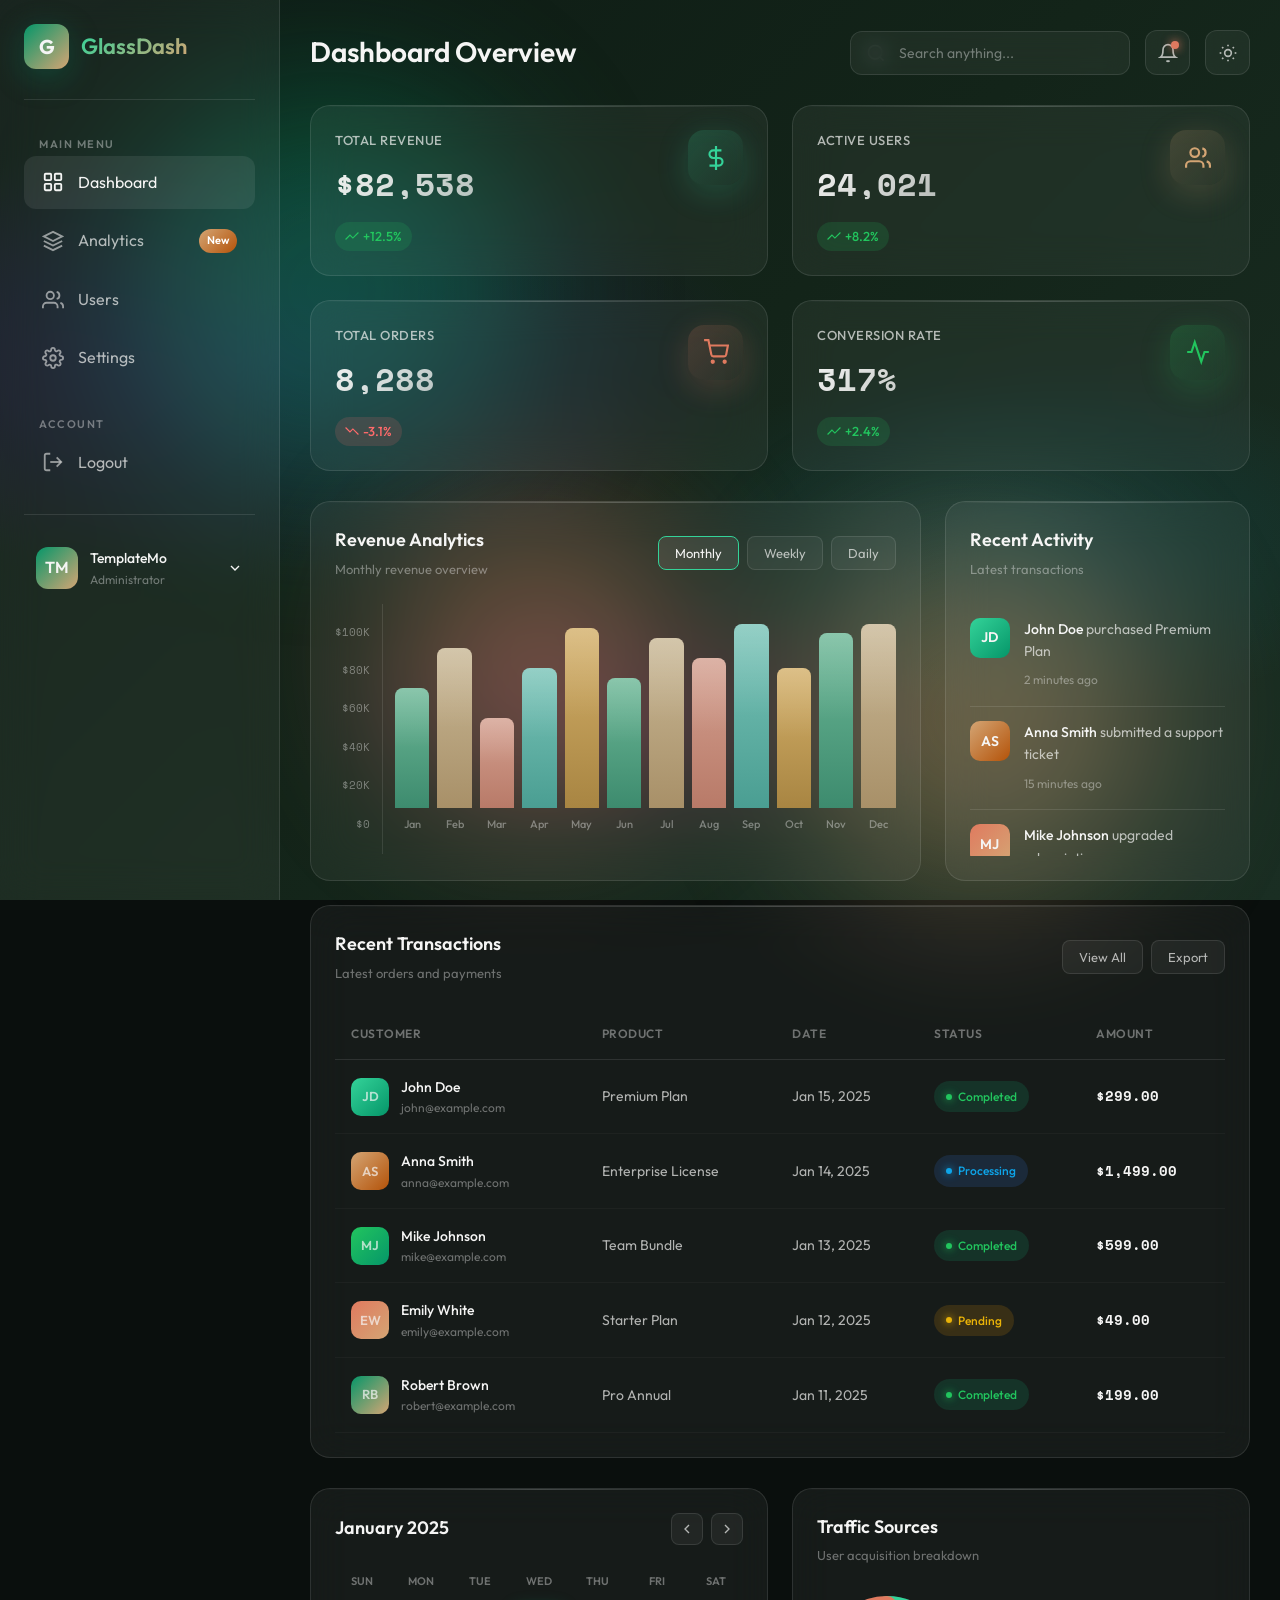
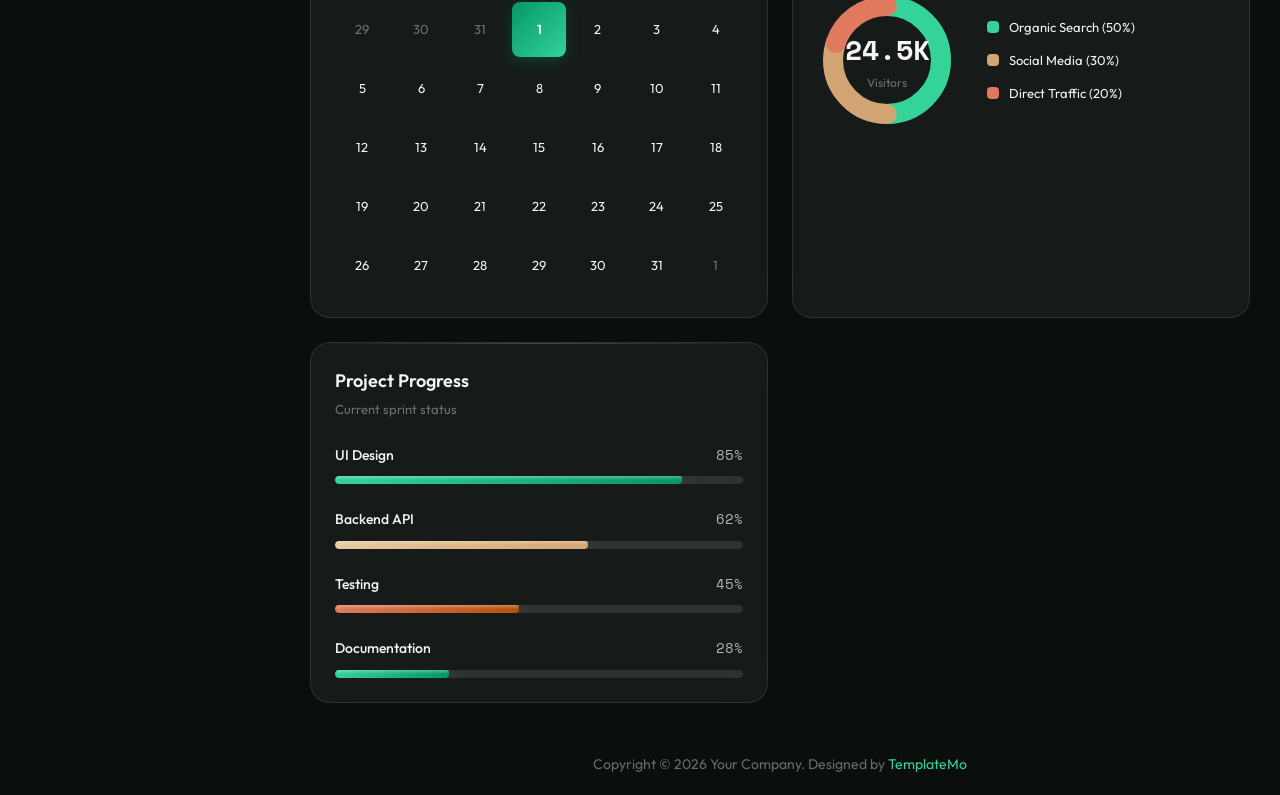
==== commit 4224c1fd: "Update index.html" ====
--- a/admin/index.html
+++ b/admin/index.html
@@ -3,7 +3,7 @@
 <head>
     <meta charset="UTF-8">
     <meta name="viewport" content="width=device-width, initial-scale=1.0">
-    <title>GlassAdmin Dashboard - 3D Glassmorphism Dashboard</title>
+    <title>Admin Candra Kirana</title>
     <meta name="description" content="3D Glassmorphism Dashboard Template by TemplateMo">
     <link rel="preconnect" href="https://fonts.googleapis.com">
     <link rel="preconnect" href="https://fonts.gstatic.com" crossorigin>
@@ -473,4 +473,4 @@
     <script src="templatemo-glass-admin-script.js"></script>
     <!-- TemplateMo 607 Glass Admin -->
 </body>
-</html>+</html>
